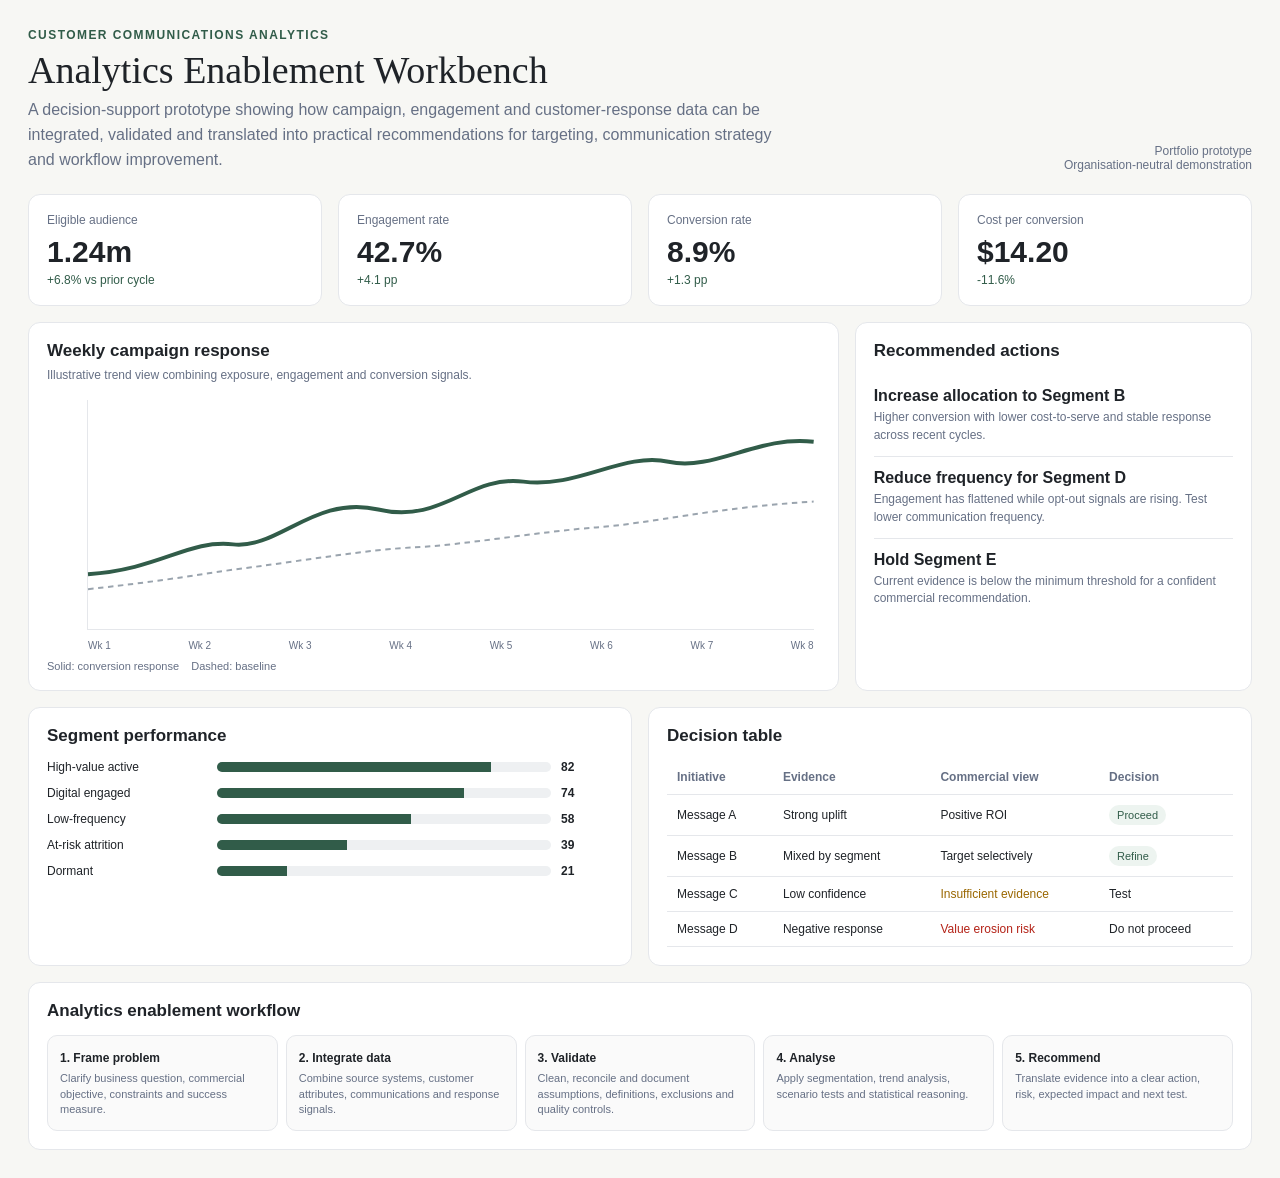
==== applications/2026/ing-analytics-enablement-expert/index.html @ 6e160f41 "Add analytics enablement dashboard prototype" ====
<!DOCTYPE html>
<html lang="en">
<head>
<meta charset="UTF-8">
<meta name="viewport" content="width=device-width, initial-scale=1.0">
<title>Analytics Enablement Workbench</title>
<style>
:root{--bg:#f7f7f4;--surface:#fff;--ink:#1f2328;--muted:#667085;--line:#e5e7eb;--accent:#315c49;--soft:#edf4f0;--warn:#9a6700;--risk:#b42318}
*{box-sizing:border-box}body{margin:0;background:var(--bg);color:var(--ink);font-family:Arial,Helvetica,sans-serif}.wrap{max-width:1320px;margin:auto;padding:28px}.hero{display:flex;justify-content:space-between;gap:24px;align-items:flex-end;margin-bottom:22px}.eyebrow{font-size:12px;letter-spacing:.12em;text-transform:uppercase;color:var(--accent);font-weight:700}.hero h1{font-family:Georgia,serif;font-weight:400;font-size:38px;margin:6px 0}.hero p{max-width:760px;color:var(--muted);line-height:1.55;margin:0}.stamp{font-size:12px;color:var(--muted);text-align:right}.grid{display:grid;grid-template-columns:repeat(12,1fr);gap:16px}.card{background:var(--surface);border:1px solid var(--line);border-radius:12px;padding:18px}.kpi{grid-column:span 3}.wide{grid-column:span 8}.side{grid-column:span 4}.half{grid-column:span 6}.kpi .label{color:var(--muted);font-size:12px}.kpi .value{font-size:30px;font-weight:700;margin:8px 0 4px}.delta{font-size:12px;color:var(--accent)}h2{font-size:17px;margin:0 0 14px}.sub{font-size:12px;color:var(--muted);margin-top:-7px;margin-bottom:14px}.bar-row{display:grid;grid-template-columns:160px 1fr 52px;align-items:center;gap:10px;margin:12px 0;font-size:12px}.bar{height:10px;background:#eef0f2;border-radius:20px;overflow:hidden}.fill{height:100%;background:var(--accent)}table{width:100%;border-collapse:collapse;font-size:12px}th,td{text-align:left;padding:10px;border-bottom:1px solid var(--line)}th{color:var(--muted);font-weight:600}.pill{display:inline-block;padding:4px 8px;border-radius:20px;background:var(--soft);color:var(--accent);font-size:11px}.risk{color:var(--risk)}.warn{color:var(--warn)}.rec{padding:12px 0;border-bottom:1px solid var(--line)}.rec:last-child{border-bottom:0}.rec b{display:block;margin-bottom:4px}.rec p{margin:0;color:var(--muted);font-size:12px;line-height:1.45}.flow{display:grid;grid-template-columns:repeat(5,1fr);gap:8px}.step{padding:12px;border:1px solid var(--line);border-radius:10px;background:#fafafa}.step b{font-size:12px}.step span{display:block;color:var(--muted);font-size:11px;margin-top:5px;line-height:1.4}.chart{height:230px;position:relative;border-left:1px solid var(--line);border-bottom:1px solid var(--line);margin:18px 6px 30px 40px}.chart svg{width:100%;height:100%;overflow:visible}.axis{display:flex;justify-content:space-between;color:var(--muted);font-size:10px;margin-top:7px}.legend{font-size:11px;color:var(--muted)}@media(max-width:900px){.kpi,.wide,.side,.half{grid-column:span 12}.hero{display:block}.stamp{text-align:left;margin-top:10px}.flow{grid-template-columns:1fr}.bar-row{grid-template-columns:110px 1fr 45px}}
</style>
</head>
<body>
<div class="wrap">
  <div class="hero">
    <div>
      <div class="eyebrow">Customer communications analytics</div>
      <h1>Analytics Enablement Workbench</h1>
      <p>A decision-support prototype showing how campaign, engagement and customer-response data can be integrated, validated and translated into practical recommendations for targeting, communication strategy and workflow improvement.</p>
    </div>
    <div class="stamp">Portfolio prototype<br>Organisation-neutral demonstration</div>
  </div>

  <div class="grid">
    <div class="card kpi"><div class="label">Eligible audience</div><div class="value">1.24m</div><div class="delta">+6.8% vs prior cycle</div></div>
    <div class="card kpi"><div class="label">Engagement rate</div><div class="value">42.7%</div><div class="delta">+4.1 pp</div></div>
    <div class="card kpi"><div class="label">Conversion rate</div><div class="value">8.9%</div><div class="delta">+1.3 pp</div></div>
    <div class="card kpi"><div class="label">Cost per conversion</div><div class="value">$14.20</div><div class="delta">-11.6%</div></div>

    <div class="card wide">
      <h2>Weekly campaign response</h2><div class="sub">Illustrative trend view combining exposure, engagement and conversion signals.</div>
      <div class="chart">
        <svg viewBox="0 0 800 230" preserveAspectRatio="none">
          <path d="M0 175 C80 170 110 140 160 145 S250 95 320 110 S420 75 480 82 S590 52 640 62 S740 35 800 42" fill="none" stroke="#315c49" stroke-width="4"/>
          <path d="M0 190 C100 180 120 175 180 168 S310 150 360 148 S500 132 560 128 S690 108 800 102" fill="none" stroke="#9aa4ae" stroke-width="2" stroke-dasharray="6 5"/>
        </svg>
        <div class="axis"><span>Wk 1</span><span>Wk 2</span><span>Wk 3</span><span>Wk 4</span><span>Wk 5</span><span>Wk 6</span><span>Wk 7</span><span>Wk 8</span></div>
      </div>
      <div class="legend">Solid: conversion response &nbsp;&nbsp; Dashed: baseline</div>
    </div>

    <div class="card side">
      <h2>Recommended actions</h2>
      <div class="rec"><b>Increase allocation to Segment B</b><p>Higher conversion with lower cost-to-serve and stable response across recent cycles.</p></div>
      <div class="rec"><b>Reduce frequency for Segment D</b><p>Engagement has flattened while opt-out signals are rising. Test lower communication frequency.</p></div>
      <div class="rec"><b>Hold Segment E</b><p>Current evidence is below the minimum threshold for a confident commercial recommendation.</p></div>
    </div>

    <div class="card half">
      <h2>Segment performance</h2>
      <div class="bar-row"><span>High-value active</span><div class="bar"><div class="fill" style="width:82%"></div></div><strong>82</strong></div>
      <div class="bar-row"><span>Digital engaged</span><div class="bar"><div class="fill" style="width:74%"></div></div><strong>74</strong></div>
      <div class="bar-row"><span>Low-frequency</span><div class="bar"><div class="fill" style="width:58%"></div></div><strong>58</strong></div>
      <div class="bar-row"><span>At-risk attrition</span><div class="bar"><div class="fill" style="width:39%"></div></div><strong>39</strong></div>
      <div class="bar-row"><span>Dormant</span><div class="bar"><div class="fill" style="width:21%"></div></div><strong>21</strong></div>
    </div>

    <div class="card half">
      <h2>Decision table</h2>
      <table><thead><tr><th>Initiative</th><th>Evidence</th><th>Commercial view</th><th>Decision</th></tr></thead>
      <tbody>
      <tr><td>Message A</td><td>Strong uplift</td><td>Positive ROI</td><td><span class="pill">Proceed</span></td></tr>
      <tr><td>Message B</td><td>Mixed by segment</td><td>Target selectively</td><td><span class="pill">Refine</span></td></tr>
      <tr><td>Message C</td><td>Low confidence</td><td class="warn">Insufficient evidence</td><td>Test</td></tr>
      <tr><td>Message D</td><td>Negative response</td><td class="risk">Value erosion risk</td><td>Do not proceed</td></tr>
      </tbody></table>
    </div>

    <div class="card" style="grid-column:span 12">
      <h2>Analytics enablement workflow</h2>
      <div class="flow">
        <div class="step"><b>1. Frame problem</b><span>Clarify business question, commercial objective, constraints and success measure.</span></div>
        <div class="step"><b>2. Integrate data</b><span>Combine source systems, customer attributes, communications and response signals.</span></div>
        <div class="step"><b>3. Validate</b><span>Clean, reconcile and document assumptions, definitions, exclusions and quality controls.</span></div>
        <div class="step"><b>4. Analyse</b><span>Apply segmentation, trend analysis, scenario tests and statistical reasoning.</span></div>
        <div class="step"><b>5. Recommend</b><span>Translate evidence into a clear action, risk, expected impact and next test.</span></div>
      </div>
    </div>
  </div>
</div>
</body>
</html>
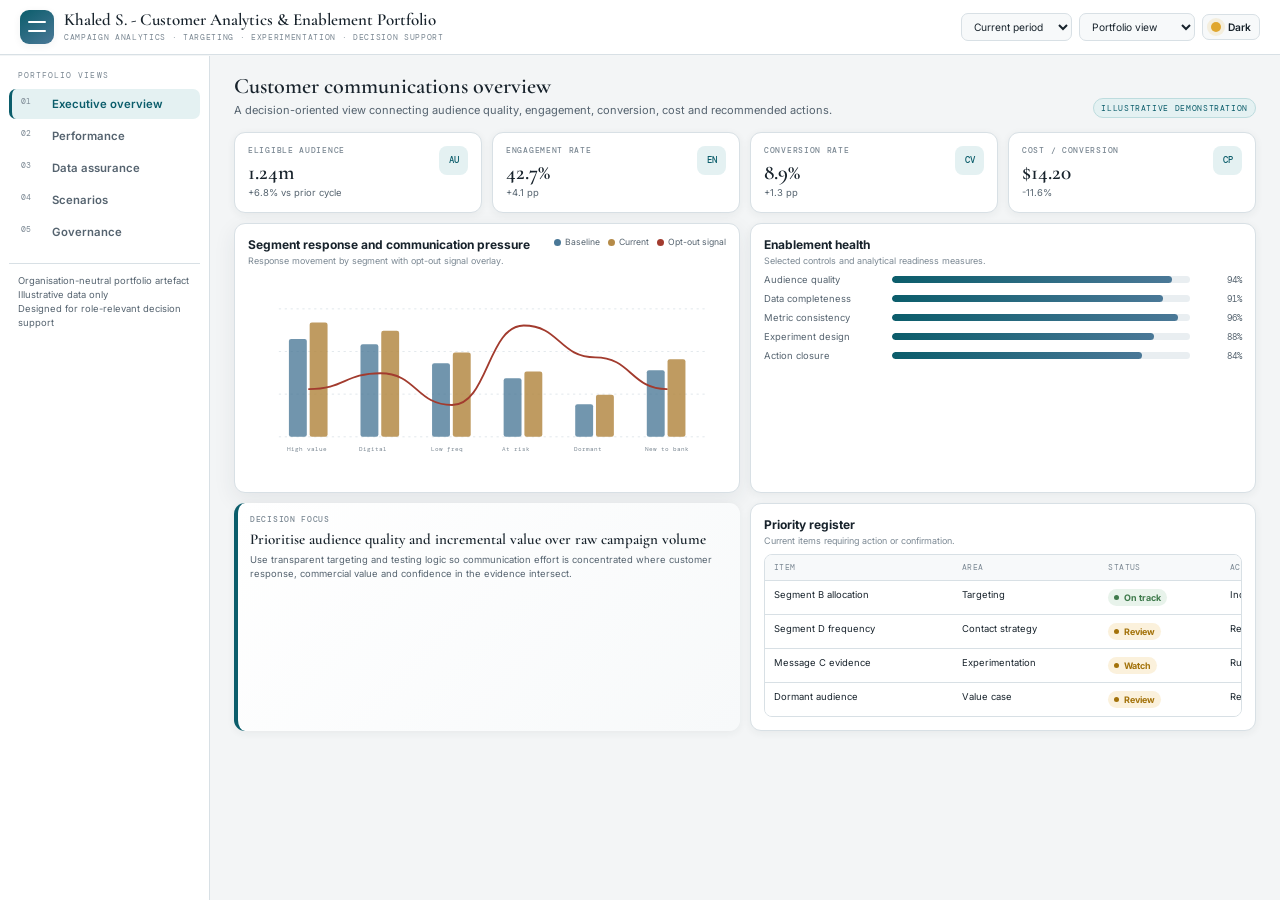
==== commit 41eccd6b: "Redesign analytics enablement dashboard using portfolio template" ====
--- a/applications/2026/ing-analytics-enablement-expert/index.html
+++ b/applications/2026/ing-analytics-enablement-expert/index.html
@@ -3,79 +3,204 @@
 <head>
 <meta charset="UTF-8">
 <meta name="viewport" content="width=device-width, initial-scale=1.0">
-<title>Analytics Enablement Workbench</title>
+<title>Customer Analytics & Enablement Portfolio — Khaled Sanad</title>
+<meta name="description" content="Illustrative customer analytics and enablement portfolio covering campaign performance, targeting, data assurance, experimentation and decision support.">
+<link href="https://fonts.googleapis.com/css2?family=Cormorant+Garamond:wght@500;600&family=DM+Mono:wght@300;400;500&family=Inter:wght@400;500;600;700&display=swap" rel="stylesheet">
 <style>
-:root{--bg:#f7f7f4;--surface:#fff;--ink:#1f2328;--muted:#667085;--line:#e5e7eb;--accent:#315c49;--soft:#edf4f0;--warn:#9a6700;--risk:#b42318}
-*{box-sizing:border-box}body{margin:0;background:var(--bg);color:var(--ink);font-family:Arial,Helvetica,sans-serif}.wrap{max-width:1320px;margin:auto;padding:28px}.hero{display:flex;justify-content:space-between;gap:24px;align-items:flex-end;margin-bottom:22px}.eyebrow{font-size:12px;letter-spacing:.12em;text-transform:uppercase;color:var(--accent);font-weight:700}.hero h1{font-family:Georgia,serif;font-weight:400;font-size:38px;margin:6px 0}.hero p{max-width:760px;color:var(--muted);line-height:1.55;margin:0}.stamp{font-size:12px;color:var(--muted);text-align:right}.grid{display:grid;grid-template-columns:repeat(12,1fr);gap:16px}.card{background:var(--surface);border:1px solid var(--line);border-radius:12px;padding:18px}.kpi{grid-column:span 3}.wide{grid-column:span 8}.side{grid-column:span 4}.half{grid-column:span 6}.kpi .label{color:var(--muted);font-size:12px}.kpi .value{font-size:30px;font-weight:700;margin:8px 0 4px}.delta{font-size:12px;color:var(--accent)}h2{font-size:17px;margin:0 0 14px}.sub{font-size:12px;color:var(--muted);margin-top:-7px;margin-bottom:14px}.bar-row{display:grid;grid-template-columns:160px 1fr 52px;align-items:center;gap:10px;margin:12px 0;font-size:12px}.bar{height:10px;background:#eef0f2;border-radius:20px;overflow:hidden}.fill{height:100%;background:var(--accent)}table{width:100%;border-collapse:collapse;font-size:12px}th,td{text-align:left;padding:10px;border-bottom:1px solid var(--line)}th{color:var(--muted);font-weight:600}.pill{display:inline-block;padding:4px 8px;border-radius:20px;background:var(--soft);color:var(--accent);font-size:11px}.risk{color:var(--risk)}.warn{color:var(--warn)}.rec{padding:12px 0;border-bottom:1px solid var(--line)}.rec:last-child{border-bottom:0}.rec b{display:block;margin-bottom:4px}.rec p{margin:0;color:var(--muted);font-size:12px;line-height:1.45}.flow{display:grid;grid-template-columns:repeat(5,1fr);gap:8px}.step{padding:12px;border:1px solid var(--line);border-radius:10px;background:#fafafa}.step b{font-size:12px}.step span{display:block;color:var(--muted);font-size:11px;margin-top:5px;line-height:1.4}.chart{height:230px;position:relative;border-left:1px solid var(--line);border-bottom:1px solid var(--line);margin:18px 6px 30px 40px}.chart svg{width:100%;height:100%;overflow:visible}.axis{display:flex;justify-content:space-between;color:var(--muted);font-size:10px;margin-top:7px}.legend{font-size:11px;color:var(--muted)}@media(max-width:900px){.kpi,.wide,.side,.half{grid-column:span 12}.hero{display:block}.stamp{text-align:left;margin-top:10px}.flow{grid-template-columns:1fr}.bar-row{grid-template-columns:110px 1fr 45px}}
+:root{
+  --paper:#f3f5f6;--surface:#fff;--surface-alt:#f7f9fa;--surface-deep:#e9eef1;
+  --border:#d8e0e5;--border-2:#bcc8cf;--ink:#18232c;--ink-2:#55636f;--ink-3:#7b8893;
+  --accent:#0b5d6b;--accent-2:#2f7f7a;--accent-dim:#e4f1f2;--accent-mid:#bddcde;
+  --blue:#4a7897;--blue-dim:#e7eff5;--gold:#b58b48;--ok:#3f7a4c;--ok-dim:#e8f3eb;
+  --warn:#a3720a;--warn-dim:#fbf1dc;--risk:#a23b2e;--risk-dim:#f8e8e5;
+  --shadow:0 7px 22px rgba(34,48,58,.08);--shadow-sm:0 2px 8px rgba(34,48,58,.06);
+  --radius:11px;--serif:'Cormorant Garamond',Georgia,serif;--mono:'DM Mono','Courier New',monospace;
+}
+:root[data-theme="dark"]{
+  --paper:#11171c;--surface:#182027;--surface-alt:#1e2830;--surface-deep:#25313a;
+  --border:#2f3b44;--border-2:#43525e;--ink:#edf2f4;--ink-2:#aab5be;--ink-3:#81909b;
+  --accent:#61c5bf;--accent-2:#7cd4cf;--accent-dim:#173335;--accent-mid:#27585a;
+  --blue:#7ba9c8;--blue-dim:#1b3040;--gold:#c9a86d;--ok:#7fc98f;--ok-dim:#193425;
+  --warn:#e0ad4c;--warn-dim:#3a2e15;--risk:#e08a7a;--risk-dim:#3c201d;
+  --shadow:0 9px 26px rgba(0,0,0,.27);--shadow-sm:0 2px 10px rgba(0,0,0,.22);
+}
+*{box-sizing:border-box}
+html,body{margin:0;min-height:100%;background:var(--paper);color:var(--ink);font-family:Inter,system-ui,sans-serif}
+body,.card,.header,.sidebar,.nav,.select,.theme-btn,.scenario,.heat-cell{transition:background-color .18s,color .18s,border-color .18s}
+@media(prefers-reduced-motion:reduce){*{transition:none!important;animation:none!important}}
+button,select{font:inherit}button{cursor:pointer}
+.shell{min-height:100vh;display:grid;grid-template-rows:auto 1fr}
+.header{position:sticky;top:0;z-index:60;display:flex;justify-content:space-between;align-items:center;gap:16px;padding:10px 20px;background:var(--surface);border-bottom:1px solid var(--border)}
+.brand{display:flex;gap:10px;align-items:center;min-width:240px}.brand-mark{width:34px;height:34px;border-radius:9px;background:linear-gradient(145deg,var(--accent),var(--blue));position:relative;box-shadow:var(--shadow-sm)}
+.brand-mark:before,.brand-mark:after{content:"";position:absolute;left:8px;right:8px;height:2px;background:#fff;border-radius:2px}.brand-mark:before{top:11px}.brand-mark:after{top:20px}
+.brand h1{font:600 1.06rem/1 var(--serif);margin:0}.brand p{margin:4px 0 0;font:400 .52rem/1.15 var(--mono);letter-spacing:.08em;text-transform:uppercase;color:var(--ink-3)}
+.controls{display:flex;gap:7px;align-items:center;flex-wrap:wrap;justify-content:flex-end}
+.select,.theme-btn{border:1px solid var(--border);background:var(--surface-alt);color:var(--ink);border-radius:7px;padding:6px 8px;font-size:.64rem}
+.theme-btn{display:flex;align-items:center;gap:7px;font-weight:600}.theme-orb{width:10px;height:10px;border-radius:50%;background:#e0a72f;box-shadow:0 0 0 4px rgba(224,167,47,.14)}
+:root[data-theme="dark"] .theme-orb{background:#8bc5ec;box-shadow:0 0 0 4px rgba(139,197,236,.12)}
+.app{display:grid;grid-template-columns:210px minmax(0,1fr)}.sidebar{position:sticky;top:56px;height:calc(100vh - 56px);overflow:auto;background:var(--surface);border-right:1px solid var(--border);padding:15px 9px}
+.side-title{font:400 .5rem/1 var(--mono);letter-spacing:.13em;text-transform:uppercase;color:var(--ink-3);padding:0 9px 8px}
+.nav{width:100%;display:grid;grid-template-columns:24px 1fr;gap:7px;text-align:left;border:0;border-left:3px solid transparent;background:transparent;color:var(--ink-2);padding:8px 9px;border-radius:7px;margin:2px 0}
+.nav:hover{background:var(--surface-alt);color:var(--ink)}.nav.active{background:var(--accent-dim);border-left-color:var(--accent);color:var(--accent)}
+.nav-num{font:400 .53rem/1.2 var(--mono);color:var(--ink-3)}.nav-label{font-size:.71rem;font-weight:600}
+.side-meta{margin-top:16px;padding:10px 9px;border-top:1px solid var(--border);font-size:.59rem;line-height:1.5;color:var(--ink-2)}
+.main{min-width:0;padding:20px 24px 44px}.page-head{display:flex;justify-content:space-between;align-items:flex-end;gap:16px;margin-bottom:14px}
+.page-title{font:600 1.38rem/1 var(--serif);margin:0 0 5px}.page-desc{margin:0;max-width:850px;color:var(--ink-2);font-size:.69rem;line-height:1.45}
+.demo{font:400 .5rem/1 var(--mono);letter-spacing:.08em;text-transform:uppercase;color:var(--accent);background:var(--accent-dim);border:1px solid var(--accent-mid);padding:5px 7px;border-radius:999px;white-space:nowrap}
+.grid{display:grid;gap:10px}.kpis{grid-template-columns:repeat(4,minmax(0,1fr));margin-bottom:10px}.two{grid-template-columns:repeat(2,minmax(0,1fr))}.three{grid-template-columns:repeat(3,minmax(0,1fr))}
+.card{background:var(--surface);border:1px solid var(--border);border-radius:var(--radius);box-shadow:var(--shadow-sm);padding:13px;min-width:0}.card.feature{box-shadow:var(--shadow)}
+.eyebrow{font:500 .49rem/1.2 var(--mono);letter-spacing:.09em;text-transform:uppercase;color:var(--ink-3);margin-bottom:6px}
+.kpi{display:flex;justify-content:space-between;gap:7px}.kpi-value{font:600 1.33rem/.95 var(--serif)}.kpi-sub{font-size:.59rem;color:var(--ink-2);line-height:1.35;margin-top:5px}
+.kpi-icon{width:29px;height:29px;border-radius:8px;display:grid;place-items:center;background:var(--accent-dim);color:var(--accent);font:500 .54rem/1 var(--mono)}
+.badge{display:inline-flex;align-items:center;gap:5px;padding:3px 6px;border-radius:999px;font-size:.56rem;font-weight:700}.badge:before{content:"";width:5px;height:5px;border-radius:50%;background:currentColor}
+.good{color:var(--ok);background:var(--ok-dim)}.warn{color:var(--warn);background:var(--warn-dim)}.bad{color:var(--risk);background:var(--risk-dim)}
+.chart-title{display:flex;justify-content:space-between;gap:10px;align-items:flex-start;margin-bottom:8px}.chart-title h3{font-size:.75rem;margin:0}.chart-title p{font-size:.56rem;color:var(--ink-3);margin:3px 0 0}
+.legend{display:flex;gap:8px;flex-wrap:wrap;font-size:.54rem;color:var(--ink-2)}.legend span{display:flex;align-items:center;gap:4px}.legend i{width:7px;height:7px;border-radius:50%;display:block}
+.chart{width:100%;height:205px;display:block;overflow:visible}.gridline{stroke:var(--border);stroke-width:1;stroke-dasharray:3 5}.tick{fill:var(--ink-3);font:8px var(--mono)}
+.line-a{fill:none;stroke:var(--accent);stroke-width:3;stroke-linecap:round;stroke-linejoin:round}.line-b{fill:none;stroke:var(--blue);stroke-width:2.5;stroke-linecap:round;stroke-linejoin:round}.line-risk{fill:none;stroke:var(--risk);stroke-width:2.5;stroke-linecap:round;stroke-linejoin:round}
+.tooltip{position:fixed;z-index:1000;pointer-events:none;min-width:150px;max-width:260px;padding:8px 9px;border-radius:7px;background:var(--ink);color:var(--surface);font-size:.57rem;line-height:1.45;box-shadow:0 8px 24px rgba(0,0,0,.2);display:none}.tooltip strong{display:block;margin-bottom:3px;font-size:.6rem}
+.hoverable{cursor:help}.metric-stack{display:grid;gap:8px}.metric-bar{display:grid;grid-template-columns:120px 1fr 44px;gap:8px;align-items:center}.metric-bar label{font-size:.59rem;color:var(--ink-2)}
+.track{height:7px;border-radius:999px;background:var(--surface-deep);overflow:hidden}.fill{height:100%;border-radius:999px;background:linear-gradient(90deg,var(--accent),var(--blue))}.metric-score{text-align:right;font:400 .55rem/1 var(--mono);color:var(--ink-2)}
+.heatmap{display:grid;grid-template-columns:155px repeat(4,1fr);gap:6px;align-items:center}.heat-head{font:400 .48rem/1 var(--mono);text-transform:uppercase;letter-spacing:.06em;color:var(--ink-3);text-align:center}
+.heat-label{font-size:.59rem;color:var(--ink-2)}.heat-cell{height:29px;border-radius:5px;display:grid;place-items:center;color:#fff;font:400 .52rem/1 var(--mono)}.hi{background:var(--ok)}.mid{background:var(--warn)}.lo{background:var(--risk)}
+.timeline{position:relative;padding-left:23px}.timeline:before{content:"";position:absolute;left:8px;top:2px;bottom:3px;width:2px;background:var(--border)}.tl{position:relative;margin-bottom:12px}.tl:last-child{margin-bottom:0}
+.tl-dot{position:absolute;left:-21px;top:2px;width:12px;height:12px;border-radius:50%;background:var(--surface);border:3px solid var(--accent)}.tl.warn .tl-dot{border-color:var(--warn)}.tl.bad .tl-dot{border-color:var(--risk)}.tl.good .tl-dot{border-color:var(--ok)}
+.tl strong{font-size:.62rem}.tl p{margin:3px 0 0;font-size:.56rem;line-height:1.4;color:var(--ink-2)}
+.flow{display:flex;gap:6px;align-items:stretch;overflow:auto}.node{min-width:168px;flex:1;padding:10px;border-radius:8px;background:var(--surface-alt);border:1px solid var(--border)}.node.active{background:var(--accent-dim);border-color:var(--accent)}
+.node .nt{font:400 .48rem/1 var(--mono);letter-spacing:.06em;text-transform:uppercase;color:var(--ink-3);margin-bottom:5px}.node .nb{font-size:.58rem;line-height:1.4;color:var(--ink-2)}.flow-arrow{align-self:center;color:var(--ink-3)}
+.scenarios{display:grid;grid-template-columns:repeat(4,1fr);gap:7px;margin-bottom:10px}.scenario{border:1px solid var(--border);background:var(--surface-alt);color:var(--ink-2);border-radius:6px;padding:8px;text-align:left;font-size:.58rem}
+.scenario.active{background:var(--accent-dim);border-color:var(--accent);color:var(--accent);font-weight:700}.scenario strong{display:block}.scenario span{display:block;margin-top:3px;color:var(--ink-3);font-size:.51rem;line-height:1.3}
+.decision{border-left:4px solid var(--accent);background:linear-gradient(135deg,var(--surface),var(--surface-alt));border-radius:var(--radius);padding:12px;box-shadow:var(--shadow-sm)}.decision h3{font:600 .94rem/1.15 var(--serif);margin:0 0 5px}.decision p{font-size:.59rem;line-height:1.45;color:var(--ink-2);margin:0}
+.table-wrap{overflow:auto;border:1px solid var(--border);border-radius:8px}table{width:100%;border-collapse:collapse;min-width:700px;background:var(--surface)}th,td{padding:8px 9px;border-bottom:1px solid var(--border);text-align:left;vertical-align:top;font-size:.59rem}th{font:400 .47rem/1.2 var(--mono);letter-spacing:.06em;text-transform:uppercase;color:var(--ink-3);background:var(--surface-alt)}tbody tr:last-child td{border-bottom:0}
+@media(max-width:1150px){.kpis,.scenarios{grid-template-columns:repeat(2,1fr)}.three{grid-template-columns:1fr}.header{align-items:flex-start;flex-wrap:wrap}}
+@media(max-width:860px){.app{grid-template-columns:1fr}.sidebar{position:static;height:auto;display:flex;overflow:auto;border-right:0;border-bottom:1px solid var(--border);padding:8px}.side-title,.side-meta{display:none}.nav{width:auto;white-space:nowrap}.main{padding:16px 12px 36px}.two,.kpis,.scenarios{grid-template-columns:1fr}.header{position:static}}
 </style>
 </head>
 <body>
-<div class="wrap">
-  <div class="hero">
-    <div>
-      <div class="eyebrow">Customer communications analytics</div>
-      <h1>Analytics Enablement Workbench</h1>
-      <p>A decision-support prototype showing how campaign, engagement and customer-response data can be integrated, validated and translated into practical recommendations for targeting, communication strategy and workflow improvement.</p>
-    </div>
-    <div class="stamp">Portfolio prototype<br>Organisation-neutral demonstration</div>
+<div class="shell">
+<header class="header">
+  <div class="brand"><div class="brand-mark"></div><div><h1>Khaled S. - Customer Analytics & Enablement Portfolio</h1><p>campaign analytics · targeting · experimentation · decision support</p></div></div>
+  <div class="controls">
+    <select class="select" id="period"><option>Current period</option><option>Quarter to date</option><option>Year to date</option></select>
+    <select class="select" id="scope"><option>Portfolio view</option><option>Priority segment</option><option>Exception view</option></select>
+    <button class="theme-btn" id="themeBtn"><span class="theme-orb"></span><span id="themeText">Dark</span></button>
   </div>
-
-  <div class="grid">
-    <div class="card kpi"><div class="label">Eligible audience</div><div class="value">1.24m</div><div class="delta">+6.8% vs prior cycle</div></div>
-    <div class="card kpi"><div class="label">Engagement rate</div><div class="value">42.7%</div><div class="delta">+4.1 pp</div></div>
-    <div class="card kpi"><div class="label">Conversion rate</div><div class="value">8.9%</div><div class="delta">+1.3 pp</div></div>
-    <div class="card kpi"><div class="label">Cost per conversion</div><div class="value">$14.20</div><div class="delta">-11.6%</div></div>
-
-    <div class="card wide">
-      <h2>Weekly campaign response</h2><div class="sub">Illustrative trend view combining exposure, engagement and conversion signals.</div>
-      <div class="chart">
-        <svg viewBox="0 0 800 230" preserveAspectRatio="none">
-          <path d="M0 175 C80 170 110 140 160 145 S250 95 320 110 S420 75 480 82 S590 52 640 62 S740 35 800 42" fill="none" stroke="#315c49" stroke-width="4"/>
-          <path d="M0 190 C100 180 120 175 180 168 S310 150 360 148 S500 132 560 128 S690 108 800 102" fill="none" stroke="#9aa4ae" stroke-width="2" stroke-dasharray="6 5"/>
-        </svg>
-        <div class="axis"><span>Wk 1</span><span>Wk 2</span><span>Wk 3</span><span>Wk 4</span><span>Wk 5</span><span>Wk 6</span><span>Wk 7</span><span>Wk 8</span></div>
-      </div>
-      <div class="legend">Solid: conversion response &nbsp;&nbsp; Dashed: baseline</div>
-    </div>
-
-    <div class="card side">
-      <h2>Recommended actions</h2>
-      <div class="rec"><b>Increase allocation to Segment B</b><p>Higher conversion with lower cost-to-serve and stable response across recent cycles.</p></div>
-      <div class="rec"><b>Reduce frequency for Segment D</b><p>Engagement has flattened while opt-out signals are rising. Test lower communication frequency.</p></div>
-      <div class="rec"><b>Hold Segment E</b><p>Current evidence is below the minimum threshold for a confident commercial recommendation.</p></div>
-    </div>
-
-    <div class="card half">
-      <h2>Segment performance</h2>
-      <div class="bar-row"><span>High-value active</span><div class="bar"><div class="fill" style="width:82%"></div></div><strong>82</strong></div>
-      <div class="bar-row"><span>Digital engaged</span><div class="bar"><div class="fill" style="width:74%"></div></div><strong>74</strong></div>
-      <div class="bar-row"><span>Low-frequency</span><div class="bar"><div class="fill" style="width:58%"></div></div><strong>58</strong></div>
-      <div class="bar-row"><span>At-risk attrition</span><div class="bar"><div class="fill" style="width:39%"></div></div><strong>39</strong></div>
-      <div class="bar-row"><span>Dormant</span><div class="bar"><div class="fill" style="width:21%"></div></div><strong>21</strong></div>
-    </div>
-
-    <div class="card half">
-      <h2>Decision table</h2>
-      <table><thead><tr><th>Initiative</th><th>Evidence</th><th>Commercial view</th><th>Decision</th></tr></thead>
-      <tbody>
-      <tr><td>Message A</td><td>Strong uplift</td><td>Positive ROI</td><td><span class="pill">Proceed</span></td></tr>
-      <tr><td>Message B</td><td>Mixed by segment</td><td>Target selectively</td><td><span class="pill">Refine</span></td></tr>
-      <tr><td>Message C</td><td>Low confidence</td><td class="warn">Insufficient evidence</td><td>Test</td></tr>
-      <tr><td>Message D</td><td>Negative response</td><td class="risk">Value erosion risk</td><td>Do not proceed</td></tr>
-      </tbody></table>
-    </div>
-
-    <div class="card" style="grid-column:span 12">
-      <h2>Analytics enablement workflow</h2>
-      <div class="flow">
-        <div class="step"><b>1. Frame problem</b><span>Clarify business question, commercial objective, constraints and success measure.</span></div>
-        <div class="step"><b>2. Integrate data</b><span>Combine source systems, customer attributes, communications and response signals.</span></div>
-        <div class="step"><b>3. Validate</b><span>Clean, reconcile and document assumptions, definitions, exclusions and quality controls.</span></div>
-        <div class="step"><b>4. Analyse</b><span>Apply segmentation, trend analysis, scenario tests and statistical reasoning.</span></div>
-        <div class="step"><b>5. Recommend</b><span>Translate evidence into a clear action, risk, expected impact and next test.</span></div>
-      </div>
-    </div>
-  </div>
+</header>
+<div class="app"><nav class="sidebar" id="sidebar"></nav><main class="main" id="main"></main></div>
 </div>
-</body>
-</html>
+<div class="tooltip" id="tooltip"></div>
+<script>
+const CFG={
+  views:[
+    {nav:"Executive overview",title:"Customer communications overview",desc:"A decision-oriented view connecting audience quality, engagement, conversion, cost and recommended actions."},
+    {nav:"Performance",title:"Campaign and segment performance",desc:"Comparative performance across customer segments, channels and communication strategies."},
+    {nav:"Data assurance",title:"Data and analytical assurance",desc:"Controls supporting reliable campaign analysis, defensible recommendations and reusable analytics."},
+    {nav:"Scenarios",title:"Targeting scenarios",desc:"Scenario testing for audience strategy, contact frequency and conversion response."},
+    {nav:"Governance",title:"Governance and lineage",desc:"Traceable analytical logic from source data through metric definition to business decision."}
+  ],
+  kpis:[
+    {label:"Eligible audience",value:"1.24m",sub:"+6.8% vs prior cycle",icon:"AU"},
+    {label:"Engagement rate",value:"42.7%",sub:"+4.1 pp",icon:"EN"},
+    {label:"Conversion rate",value:"8.9%",sub:"+1.3 pp",icon:"CV"},
+    {label:"Cost / conversion",value:"$14.20",sub:"-11.6%",icon:"CP"}
+  ],
+  seriesLabels:["Baseline","Current"],lineLabel:"Opt-out signal",
+  primaryChartTitle:"Segment response and communication pressure",
+  primaryChartSub:"Response movement by segment with opt-out signal overlay.",
+  primaryRows:[
+    {label:"High value",a:72,b:84,line:3},{label:"Digital",a:68,b:78,line:4},{label:"Low freq",a:54,b:62,line:2},
+    {label:"At risk",a:43,b:48,line:7},{label:"Dormant",a:24,b:31,line:5},{label:"New to bank",a:49,b:57,line:3}
+  ],
+  healthTitle:"Enablement health",healthSub:"Selected controls and analytical readiness measures.",
+  health:[
+    {label:"Audience quality",value:94},{label:"Data completeness",value:91},{label:"Metric consistency",value:96},{label:"Experiment design",value:88},{label:"Action closure",value:84}
+  ],
+  register:[
+    ["Segment B allocation","Targeting","On track","Increase audience share"],
+    ["Segment D frequency","Contact strategy","Review","Reduce frequency and retest"],
+    ["Message C evidence","Experimentation","Watch","Run controlled test"],
+    ["Dormant audience","Value case","Review","Reassess treatment threshold"]
+  ],
+  trendA:[33,35,37,36,39,41,42,44,43,46,47,49],trendB:[6.1,6.4,6.8,6.7,7.1,7.4,7.8,8.0,8.1,8.5,8.7,8.9],
+  mix:[
+    {label:"High-value active",value:82},{label:"Digital engaged",value:74},{label:"Low-frequency",value:58},{label:"At-risk attrition",value:39},{label:"Dormant",value:21}
+  ],
+  performanceRows:[
+    ["Email","Engagement rate","46.2%","+3.8 pp","On track"],
+    ["In-app","Conversion rate","10.6%","+1.9 pp","On track"],
+    ["SMS","Cost per conversion","$18.40","-6.2%","Review"],
+    ["High-value","Incremental response","13.8%","+2.4 pp","On track"],
+    ["Dormant","Incremental response","3.1%","Flat","Watch"]
+  ],
+  quality:[
+    {label:"Customer attributes",values:[98,96,94,97]},
+    {label:"Campaign exposures",values:[96,95,92,94]},
+    {label:"Response events",values:[94,93,91,95]},
+    {label:"Cost / value inputs",values:[91,92,86,90]}
+  ],
+  flow:[
+    {title:"Business question",text:"Define objective, population, decision and success measure."},
+    {title:"Data",text:"Customer, communication, response and value sources."},
+    {title:"Validation",text:"Reconcile populations, definitions, exclusions and data quality."},
+    {title:"Analysis",text:"Segmentation, trend, scenario and statistical testing."},
+    {title:"Recommendation",text:"Action, expected impact, caveats and next test."}
+  ],
+  scenarios:[
+    {name:"Base",note:"Current audience and contact settings.",series:[34,36,38,40,41,43,45,47],kpis:[["Audience","1.24m","Current"],["Engagement","42.7%","Current"],["Conversion","8.9%","Current"],["Opt-out","1.8%","Current"]],decision:"Maintain current portfolio with targeted refinements",detail:"Performance is positive overall, but segment-level frequency and value thresholds should remain under review."},
+    {name:"Target uplift",note:"Shift volume toward high-response segments.",series:[34,38,42,47,51,55,58,61],kpis:[["Audience","1.16m","More selective"],["Engagement","47.9%","Higher"],["Conversion","10.8%","Higher"],["Opt-out","1.6%","Lower"]],decision:"Increase allocation to stronger segments",detail:"A more selective audience improves efficiency while preserving scale. Retain control groups to confirm incremental value."},
+    {name:"Frequency cut",note:"Reduce repeat contacts for fatigue-sensitive segments.",series:[34,35,37,39,42,45,47,50],kpis:[["Audience","1.21m","Near current"],["Engagement","44.8%","Higher"],["Conversion","9.5%","Higher"],["Opt-out","1.2%","Lower"]],decision:"Reduce frequency where fatigue signals are material",detail:"Lower contact intensity can improve response quality and reduce opt-out risk without materially reducing eligible reach."},
+    {name:"Test expansion",note:"Broaden experimentation across messages and channels.",series:[34,37,39,43,46,50,54,59],kpis:[["Tests","18","Expanded"],["Engagement","45.6%","Higher"],["Conversion","10.1%","Higher"],["Confidence","88%","Improved"]],decision:"Expand controlled experimentation",detail:"Use standardised test design and decision thresholds so learning can be reused across campaigns and channels."}
+  ],
+  lineage:[
+    {title:"Decision",text:"Target, refine, test, proceed or stop."},
+    {title:"Measure",text:"Audience, engagement, conversion, cost and incremental value."},
+    {title:"Logic",text:"SQL/Python transformations, segmentation and statistical tests."},
+    {title:"Source",text:"Customer, campaign, interaction and value data."},
+    {title:"QA",text:"Reconciliation, assumptions, exclusions and review evidence."}
+  ],
+  timeline:[
+    {cls:"good",title:"Pre-campaign validation",text:"Audience counts, suppression rules and metric definitions checked."},
+    {cls:"good",title:"In-flight monitoring",text:"Response, delivery and exception signals reviewed during execution."},
+    {cls:"warn",title:"Decision gate",text:"Material changes require evidence, caveats and expected-value assessment."},
+    {cls:"good",title:"Post-campaign learning",text:"Results, assumptions and reusable insights captured for the next cycle."}
+  ]
+};
+let state={view:0,scenario:0};
+function statusClass(s){return /on track|healthy|complete|strong/i.test(s)?"good":/watch|review|conditional|medium/i.test(s)?"warn":"bad"}
+function badge(s){return `<span class="badge ${statusClass(s)}">${s}</span>`}
+function smoothPath(points){if(points.length<2)return"";let d=`M ${points[0][0]} ${points[0][1]}`;for(let i=0;i<points.length-1;i++){const p0=points[i],p1=points[i+1],mx=(p0[0]+p1[0])/2;d+=` C ${mx} ${p0[1]}, ${mx} ${p1[1]}, ${p1[0]} ${p1[1]}`;}return d}
+function bindTooltips(){const tip=document.getElementById("tooltip");document.querySelectorAll("[data-tip]").forEach(el=>{el.addEventListener("mouseenter",()=>{tip.innerHTML=el.dataset.tip;tip.style.display="block"});el.addEventListener("mousemove",e=>{const r=tip.getBoundingClientRect(),pad=12,gap=14;let l=e.clientX+gap,t=e.clientY+gap;if(l+r.width+pad>innerWidth)l=e.clientX-r.width-gap;if(t+r.height+pad>innerHeight)t=e.clientY-r.height-gap;tip.style.left=Math.max(pad,l)+"px";tip.style.top=Math.max(pad,t)+"px"});el.addEventListener("mouseleave",()=>tip.style.display="none")})}
+function lineChart(series,second=null){const w=650,h=220,p=28,all=[...series,...(second||[])],min=Math.min(...all)-2,max=Math.max(...all)+2,pts=series.map((v,i)=>[p+i/(series.length-1)*(w-2*p),h-p-(v-min)/(max-min)*(h-2*p)]),pts2=second?second.map((v,i)=>[p+i/(second.length-1)*(w-2*p),h-p-(v-min)/(max-min)*(h-2*p)]):[];return `<svg class="chart" viewBox="0 0 ${w} ${h}">${[45,95,145,195].map(y=>`<line class="gridline" x1="${p}" y1="${y}" x2="${w-p}" y2="${y}"/>`).join("")}<path class="line-a" d="${smoothPath(pts)}"/>${second?`<path class="line-b" d="${smoothPath(pts2)}"/>`:""}${pts.map((q,i)=>`<circle class="hoverable" data-tip="<strong>Period ${i+1}</strong>Primary ${series[i]}" cx="${q[0]}" cy="${q[1]}" r="4" fill="var(--surface)" stroke="var(--accent)" stroke-width="2"/>`).join("")}</svg>`}
+function barLine(rows){const w=650,h=220,pL=42,pR=24,pT=18,pB=28,slot=(w-pL-pR)/rows.length,maxB=Math.max(...rows.map(x=>Math.max(x.a,x.b)))*1.12,maxL=Math.max(...rows.map(x=>x.line),1)*1.15,bars=rows.map((d,i)=>{const x=pL+i*slot+slot*.14,ah=d.a/maxB*(h-pT-pB),bh=d.b/maxB*(h-pT-pB);return `<rect class="hoverable" data-tip="<strong>${d.label}</strong>${CFG.seriesLabels[0]} ${d.a}<br>${CFG.seriesLabels[1]} ${d.b}<br>${CFG.lineLabel} ${d.line}" x="${x}" y="${h-pB-ah}" width="${slot*.25}" height="${ah}" rx="3" fill="var(--blue)" opacity=".78"/><rect class="hoverable" data-tip="<strong>${d.label}</strong>${CFG.seriesLabels[1]} ${d.b}" x="${x+slot*.29}" y="${h-pB-bh}" width="${slot*.25}" height="${bh}" rx="3" fill="var(--gold)" opacity=".86"/>`}).join(""),pts=rows.map((d,i)=>[pL+i*slot+slot*.42,pT+(maxL-d.line)/maxL*(h-pT-pB)]);return `<svg class="chart" viewBox="0 0 ${w} ${h}">${[0,1,2,3].map(i=>`<line class="gridline" x1="${pL}" y1="${pT+i*(h-pT-pB)/3}" x2="${w-pR}" y2="${pT+i*(h-pT-pB)/3}"/>`).join("")}${bars}<path class="line-risk" d="${smoothPath(pts)}"/>${rows.map((d,i)=>`<text class="tick" x="${pL+i*slot+slot*.12}" y="${h-8}">${d.label}</text>`).join("")}</svg>`}
+function metricBars(items){return `<div class="metric-stack">${items.map(x=>`<div class="metric-bar"><label>${x.label}</label><div class="track"><div class="fill" style="width:${x.value}%"></div></div><div class="metric-score">${x.value}%</div></div>`).join("")}</div>`}
+function renderOverview(){return `<div class="page-head"><div><h2 class="page-title">${CFG.views[0].title}</h2><p class="page-desc">${CFG.views[0].desc}</p></div><span class="demo">Illustrative demonstration</span></div>
+<section class="grid kpis">${CFG.kpis.map(x=>`<div class="card"><div class="kpi"><div><div class="eyebrow">${x.label}</div><div class="kpi-value">${x.value}</div><div class="kpi-sub">${x.sub}</div></div><div class="kpi-icon">${x.icon}</div></div></div>`).join("")}</section>
+<section class="grid two" style="margin-bottom:10px"><div class="card feature"><div class="chart-title"><div><h3>${CFG.primaryChartTitle}</h3><p>${CFG.primaryChartSub}</p></div><div class="legend"><span><i style="background:var(--blue)"></i>${CFG.seriesLabels[0]}</span><span><i style="background:var(--gold)"></i>${CFG.seriesLabels[1]}</span><span><i style="background:var(--risk)"></i>${CFG.lineLabel}</span></div></div>${barLine(CFG.primaryRows)}</div><div class="card"><div class="chart-title"><div><h3>${CFG.healthTitle}</h3><p>${CFG.healthSub}</p></div></div>${metricBars(CFG.health)}</div></section>
+<section class="grid two"><div class="decision"><div class="eyebrow">Decision focus</div><h3>Prioritise audience quality and incremental value over raw campaign volume</h3><p>Use transparent targeting and testing logic so communication effort is concentrated where customer response, commercial value and confidence in the evidence intersect.</p></div><div class="card"><div class="chart-title"><div><h3>Priority register</h3><p>Current items requiring action or confirmation.</p></div></div><div class="table-wrap"><table><thead><tr><th>Item</th><th>Area</th><th>Status</th><th>Action</th></tr></thead><tbody>${CFG.register.map(r=>`<tr><td>${r[0]}</td><td>${r[1]}</td><td>${badge(r[2])}</td><td>${r[3]}</td></tr>`).join("")}</tbody></table></div></div></section>`}
+function renderPerformance(){return `<div class="page-head"><div><h2 class="page-title">${CFG.views[1].title}</h2><p class="page-desc">${CFG.views[1].desc}</p></div><span class="demo">Performance view</span></div>
+<section class="grid two"><div class="card feature"><div class="chart-title"><div><h3>Engagement and conversion trend</h3><p>Illustrative movement across 12 reporting periods.</p></div></div>${lineChart(CFG.trendA,CFG.trendB)}</div><div class="card"><div class="chart-title"><div><h3>Segment performance index</h3><p>Relative response across major customer groups.</p></div></div>${metricBars(CFG.mix)}</div></section>
+<section class="card" style="margin-top:10px"><div class="chart-title"><div><h3>Performance scorecard</h3><p>Selected measures and current position.</p></div></div><div class="table-wrap"><table><thead><tr><th>Channel / segment</th><th>Primary measure</th><th>Current</th><th>Direction</th><th>Status</th></tr></thead><tbody>${CFG.performanceRows.map(r=>`<tr>${r.map((v,i)=>`<td>${i===4?badge(v):v}</td>`).join("")}</tr>`).join("")}</tbody></table></div></section>`}
+function renderQuality(){return `<div class="page-head"><div><h2 class="page-title">${CFG.views[2].title}</h2><p class="page-desc">${CFG.views[2].desc}</p></div><span class="demo">Assurance view</span></div>
+<section class="grid two"><div class="card"><div class="chart-title"><div><h3>Data-quality heatmap</h3><p>Completeness, accuracy, timeliness and control coverage.</p></div></div><div class="heatmap"><div></div>${["Complete","Accurate","Timely","Controlled"].map(x=>`<div class="heat-head">${x}</div>`).join("")}${CFG.quality.map(q=>`<div class="heat-label">${q.label}</div>${q.values.map(v=>`<div class="heat-cell ${v>=93?"hi":v>=88?"mid":"lo"}">${v}</div>`).join("")}`).join("")}</div></div>
+<div class="card"><div class="chart-title"><div><h3>Validation pathway</h3><p>From business question to a decision-ready recommendation.</p></div></div><div class="flow">${CFG.flow.map((x,i)=>`${i?'<div class="flow-arrow">→</div>':""}<div class="node ${i===0?"active":""}"><div class="nt">${x.title}</div><div class="nb">${x.text}</div></div>`).join("")}</div></div></section>
+<section class="grid two" style="margin-top:10px"><div class="card"><div class="chart-title"><div><h3>Issue ageing</h3><p>Open analytical or data issues by age.</p></div></div>${metricBars([{label:"0–7 days",value:82},{label:"8–30 days",value:46},{label:"31–90 days",value:19},{label:">90 days",value:6}])}</div><div class="decision"><div class="eyebrow">Assurance principle</div><h3>Every recommendation should remain traceable to population, logic, assumptions and evidence</h3><p>Reliable enablement products make exclusions, definitions, confidence and data limitations visible so stakeholders can understand not only the result, but why it is decision-ready.</p></div></section>`}
+function renderScenario(){const s=CFG.scenarios[state.scenario];return `<div class="page-head"><div><h2 class="page-title">${CFG.views[3].title}</h2><p class="page-desc">${CFG.views[3].desc}</p></div><span class="demo">Scenario view</span></div>
+<div class="scenarios">${CFG.scenarios.map((x,i)=>`<button class="scenario ${i===state.scenario?"active":""}" data-sc="${i}"><strong>${x.name}</strong><span>${x.note}</span></button>`).join("")}</div>
+<section class="grid kpis">${s.kpis.map(x=>`<div class="card"><div class="eyebrow">${x[0]}</div><div class="kpi-value">${x[1]}</div><div class="kpi-sub">${x[2]}</div></div>`).join("")}</section>
+<section class="grid two"><div class="card feature"><div class="chart-title"><div><h3>Scenario response trajectory</h3><p>Baseline compared with selected scenario.</p></div></div>${lineChart(CFG.scenarios[0].series,s.series)}</div><div class="decision"><div class="eyebrow">Scenario implication</div><h3>${s.decision}</h3><p>${s.detail}</p></div></section>`}
+function renderGovernance(){return `<div class="page-head"><div><h2 class="page-title">${CFG.views[4].title}</h2><p class="page-desc">${CFG.views[4].desc}</p></div><span class="demo">Governance view</span></div>
+<section class="grid two"><div class="card"><div class="chart-title"><div><h3>Measure lineage</h3><p>Trace recommendations back to controlled logic and source data.</p></div></div><div class="flow">${CFG.lineage.map((x,i)=>`${i?'<div class="flow-arrow">→</div>':""}<div class="node ${i===0?"active":""}"><div class="nt">${x.title}</div><div class="nb">${x.text}</div></div>`).join("")}</div></div>
+<div class="card"><div class="chart-title"><div><h3>Governance rhythm</h3><p>Control and review points across the analytical lifecycle.</p></div></div><div class="timeline">${CFG.timeline.map(x=>`<div class="tl ${x.cls}"><span class="tl-dot"></span><strong>${x.title}</strong><p>${x.text}</p></div>`).join("")}</div></div></section>
+<section class="card" style="margin-top:10px"><div class="chart-title"><div><h3>Governance controls</h3><p>Ownership, evidence and current status.</p></div></div><div class="table-wrap"><table><thead><tr><th>Control</th><th>Purpose</th><th>Evidence</th><th>Status</th></tr></thead><tbody>
+<tr><td>Audience validation</td><td>Confirm eligible and excluded populations</td><td>Reconciliation and suppression checks</td><td>${badge("On track")}</td></tr>
+<tr><td>Metric definition</td><td>Keep campaign measures consistent</td><td>Controlled calculation catalogue</td><td>${badge("On track")}</td></tr>
+<tr><td>Experiment QA</td><td>Protect test validity</td><td>Design and decision thresholds</td><td>${badge("Review")}</td></tr>
+<tr><td>Recommendation log</td><td>Retain decisions and assumptions</td><td>Action and evidence register</td><td>${badge("On track")}</td></tr>
+</tbody></table></div></section>`}
+const RENDERERS=[renderOverview,renderPerformance,renderQuality,renderScenario,renderGovernance];
+function renderSidebar(){const s=document.getElementById("sidebar");s.innerHTML=`<div class="side-title">Portfolio views</div>${CFG.views.map((v,i)=>`<button class="nav ${i===state.view?"active":""}" data-view="${i}"><span class="nav-num">0${i+1}</span><span class="nav-label">${v.nav}</span></button>`).join("")}<div class="side-meta">Organisation-neutral portfolio artefact<br>Illustrative data only<br>Designed for role-relevant decision support</div>`;s.querySelectorAll("[data-view]").forEach(b=>b.addEventListener("click",()=>{state.view=+b.dataset.view;render()}))}
+function render(){document.getElementById("main").innerHTML=RENDERERS[state.view]();renderSidebar();bindTooltips();document.querySelectorAll("[data-sc]").forEach(b=>b.addEventListener("click",()=>{state.scenario=+b.dataset.sc;render()}))}
+document.getElementById("themeBtn").addEventListener("click",()=>{const dark=document.documentElement.dataset.theme==="dark";document.documentElement.dataset.theme=dark?"":"dark";document.getElementById("themeText").textContent=dark?"Dark":"Light"});
+render();
+</script>
+</body></html>
